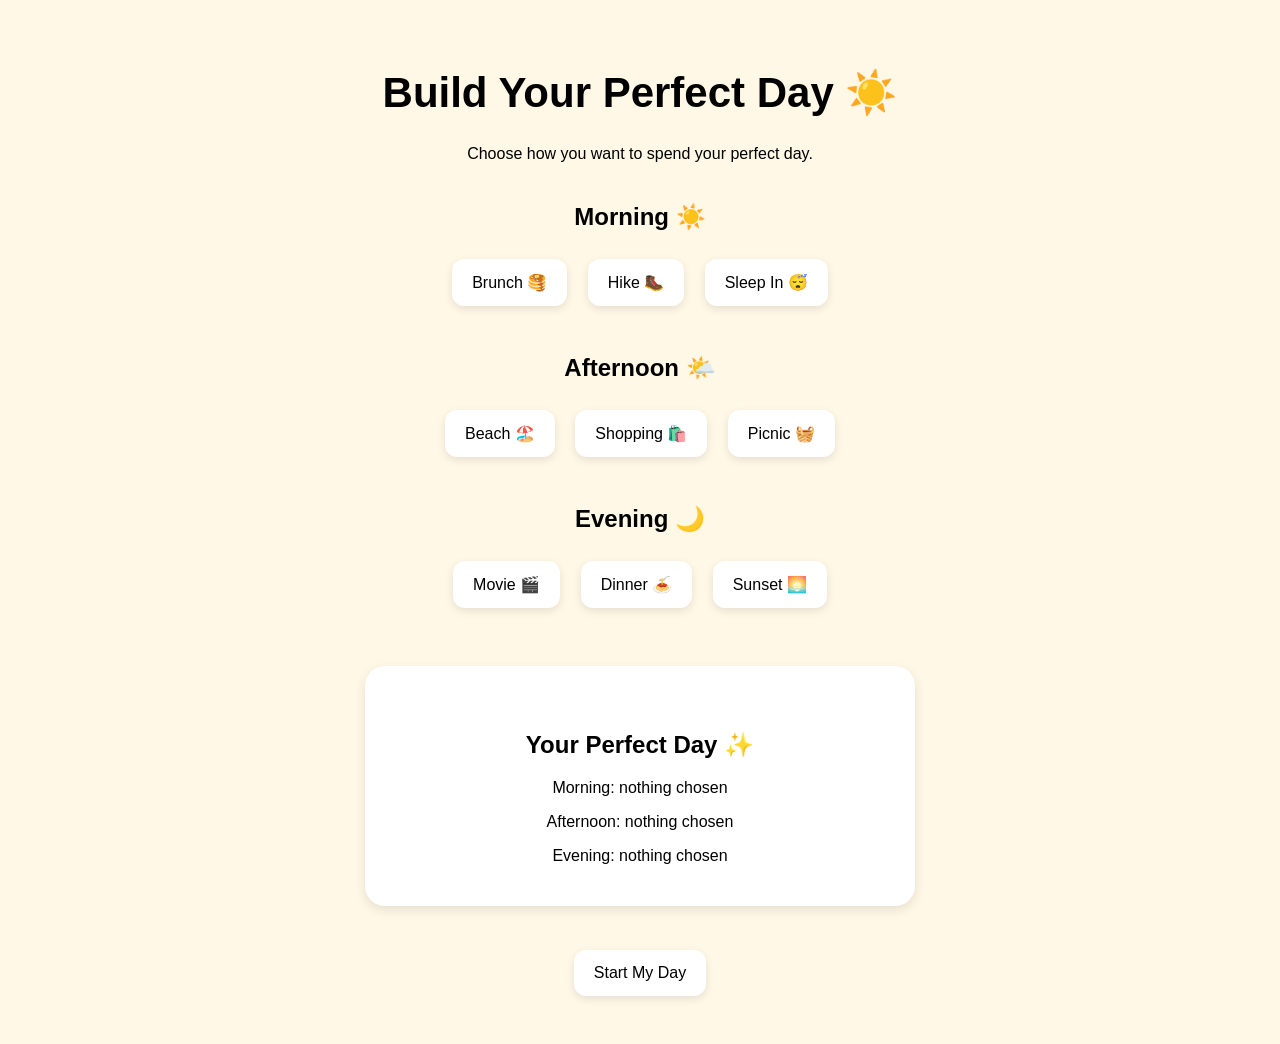
==== index.html @ 777f8e33 "start my day" ====
<!DOCTYPE html>
<html>
<head>
    <title>Perfect Day</title>
    <link rel="stylesheet" href="style.css">
</head>

<body>

    <h1>Build Your Perfect Day ☀️</h1>
    <p>Choose how you want to spend your perfect day.</p>

    <!-- MORNING -->
    <h2>Morning ☀️</h2>

    <button onclick="showOptions('brunch-options')">Brunch 🥞</button>
    <button onclick="showOptions('hike-options')">Hike 🥾</button>
    <button onclick="showOptions('sleep-options')">Sleep In 😴</button>

    <div id="brunch-options" class="hidden-options">
        <p>Who are you getting brunch with?</p>

        <button onclick="chooseMorning('Brunch with Friends', this)">Friends 👯</button>
        <button onclick="chooseMorning('Brunch with Family', this)">Family ❤️</button>
        <button onclick="chooseMorning('Brunch Alone', this)">Just Me ✨</button>
    </div>

    <div id="hike-options" class="hidden-options">
        <p>Who are you hiking with?</p>

        <button onclick="chooseMorning('Hike with Friends', this)">Friends 👯</button>
        <button onclick="chooseMorning('Hike with Family', this)">Family ❤️</button>
        <button onclick="chooseMorning('Solo Hike', this)">Just Me 🌲</button>
    </div>

    <div id="sleep-options" class="hidden-options">
        <p>What's your perfect slow morning?</p>

        <button onclick="chooseMorning('Sleep In and Watch TV', this)">Watch TV 📺</button>
        <button onclick="chooseMorning('Sleep In and Read', this)">Read 📖</button>
        <button onclick="chooseMorning('Sleep In and Have Breakfast', this)">Breakfast 🥐</button>
    </div>


    <!-- AFTERNOON -->
    <h2>Afternoon 🌤️</h2>

    <button onclick="showOptions('beach-options')">Beach 🏖️</button>
    <button onclick="showOptions('shopping-options')">Shopping 🛍️</button>
    <button onclick="showOptions('picnic-options')">Picnic 🧺</button>

    <div id="beach-options" class="hidden-options">
        <p>Who are you going to the beach with?</p>

        <button onclick="chooseAfternoon('Beach with Friends', this)">Friends 👯</button>
        <button onclick="chooseAfternoon('Beach with Family', this)">Family ❤️</button>
        <button onclick="chooseAfternoon('Beach Alone', this)">Just Me 🌊</button>
    </div>

    <div id="shopping-options" class="hidden-options">
        <p>Who are you going shopping with?</p>

        <button onclick="chooseAfternoon('Shopping with Friends', this)">Friends 👯</button>
        <button onclick="chooseAfternoon('Shopping with Family', this)">Family ❤️</button>
        <button onclick="chooseAfternoon('Shopping Alone', this)">Just Me 🛍️</button>
    </div>

    <div id="picnic-options" class="hidden-options">
        <p>Who are you having a picnic with?</p>

        <button onclick="chooseAfternoon('Picnic with Friends', this)">Friends 👯</button>
        <button onclick="chooseAfternoon('Picnic with Family', this)">Family ❤️</button>
        <button onclick="chooseAfternoon('Picnic Alone', this)">Just Me 🌷</button>
    </div>


    <!-- EVENING -->
    <h2>Evening 🌙</h2>

    <button onclick="showOptions('movie-options')">Movie 🎬</button>
    <button onclick="showOptions('dinner-options')">Dinner 🍝</button>
    <button onclick="showOptions('sunset-options')">Sunset 🌅</button>

    <div id="movie-options" class="hidden-options">
        <p>Who are you watching a movie with?</p>

        <button onclick="chooseEvening('Movie with Friends', this)">Friends 👯</button>
        <button onclick="chooseEvening('Movie with Family', this)">Family ❤️</button>
        <button onclick="chooseEvening('Movie Alone', this)">Just Me 🍿</button>
    </div>

    <div id="dinner-options" class="hidden-options">
        <p>Who are you having dinner with?</p>

        <button onclick="chooseEvening('Dinner with Friends', this)">Friends 👯</button>
        <button onclick="chooseEvening('Dinner with Family', this)">Family ❤️</button>
        <button onclick="chooseEvening('Dinner Alone', this)">Just Me 🍝</button>
    </div>

    <div id="sunset-options" class="hidden-options">
        <p>Who are you watching the sunset with?</p>

        <button onclick="chooseEvening('Sunset with Friends', this)">Friends 👯</button>
        <button onclick="chooseEvening('Sunset with Family', this)">Family ❤️</button>
        <button onclick="chooseEvening('Sunset Alone', this)">Just Me 🌅</button>
    </div>

    <!-- SUMMARY -->
    <div class="day-summary">
        <h2>Your Perfect Day ✨</h2>

        <p id="morning-result">Morning: nothing chosen</p>
        <p id="afternoon-result">Afternoon: nothing chosen</p>
        <p id="evening-result">Evening: nothing chosen</p>
    </div>

    <br>  <br>
    <button type="button" onclick="window.location.href='startmyday.html'">Start My Day</button>
    <script src="script.js"></script>

</body>
</html>
---- style.css ----
body {
    font-family: Arial, sans-serif;
    text-align: center;

    background-color: #fff8e7;

    margin: 0;
    padding: 40px;
}


h1 {
    font-size: 42px;
}


h2 {
    margin-top: 40px;
}


button {
    font-size: 16px;

    padding: 14px 20px;
    margin: 8px;

    border: none;
    border-radius: 12px;

    background-color: white;

    cursor: pointer;

    box-shadow: 0 3px 8px rgba(0, 0, 0, 0.1);
}


button:hover {
    transform: scale(1.05);
}


/* These boxes start off hidden */
.hidden-options {
    display: none;

    max-width: 500px;

    margin: 20px auto;
    padding: 20px;

    background-color: #ffffff;

    border-radius: 15px;
}


.day-summary {
    max-width: 500px;

    margin: 50px auto 0;
    padding: 25px;

    background-color: white;

    border-radius: 20px;

    box-shadow: 0 4px 12px rgba(0, 0, 0, 0.1);
}

/* Shows which option the user selected */
.selected {
    background-color: #ffd166;
    transform: scale(1.05);
    box-shadow: 0 4px 12px rgba(0, 0, 0, 0.2);
}
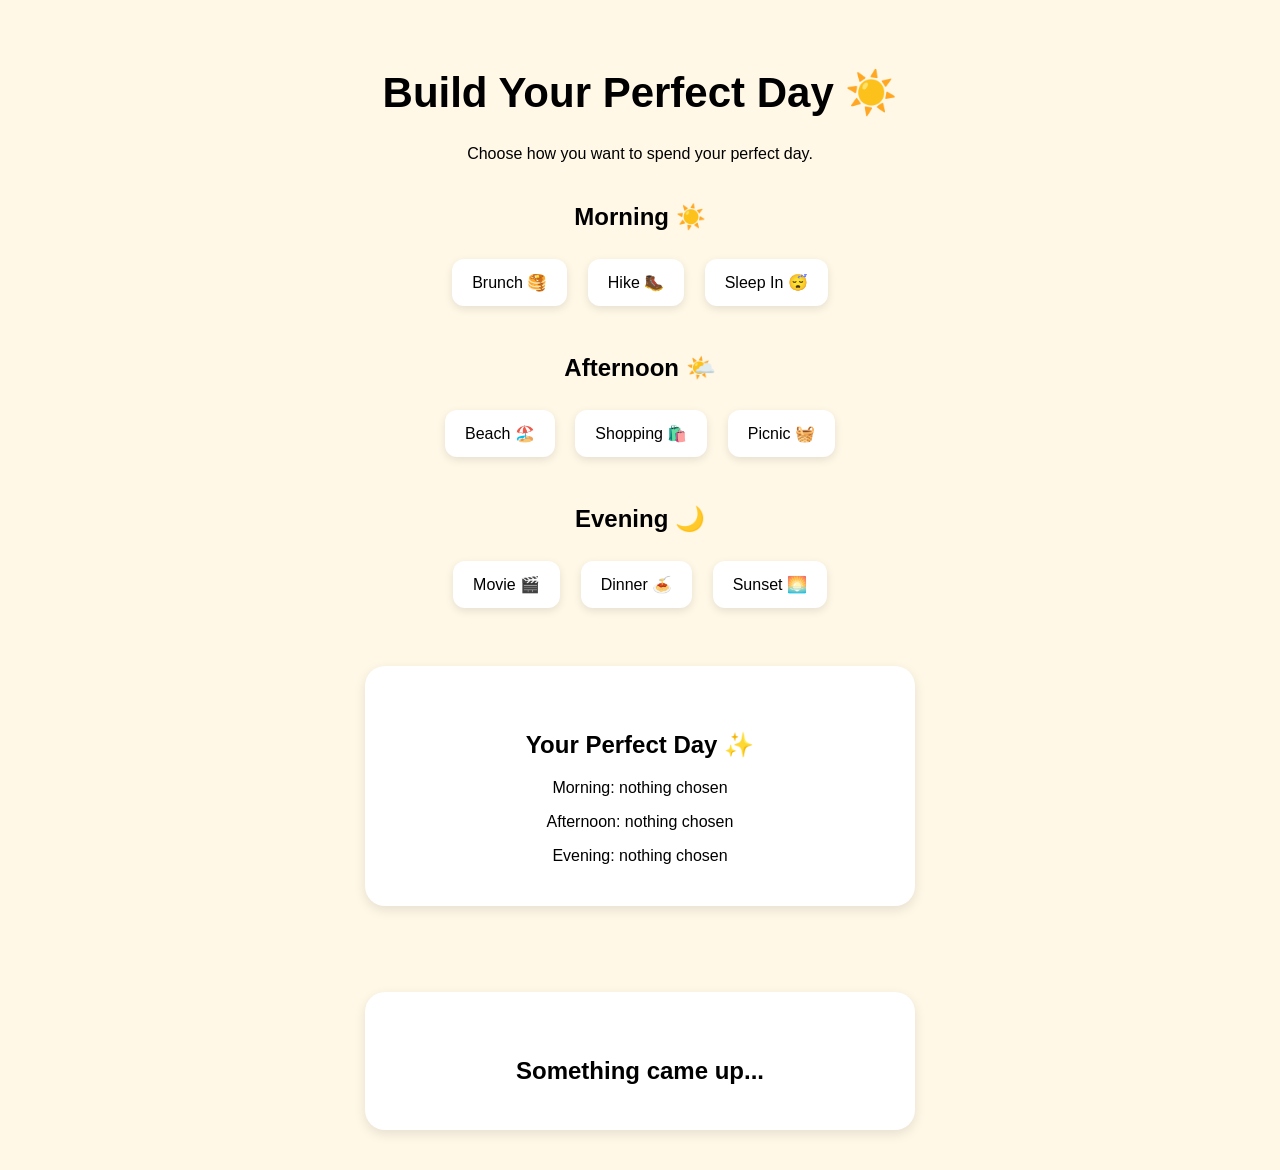
==== commit 81a75e4c: "Merge branch 'main' of https://github.com/AmeyaBanjara/sunbeam" ====
--- a/index.html
+++ b/index.html
@@ -115,8 +115,12 @@
     </div>
 
     <br>  <br>
-    <button type="button" onclick="window.location.href='startmyday.html'">Start My Day</button>
-    <script src="script.js"></script>
+    <!-- SUMMARY -->
+    <script src="script.js"></script><div class="day-summary">
+        <h2>Something came up...</h2>
+
+  
+
 
 </body>
 </html>
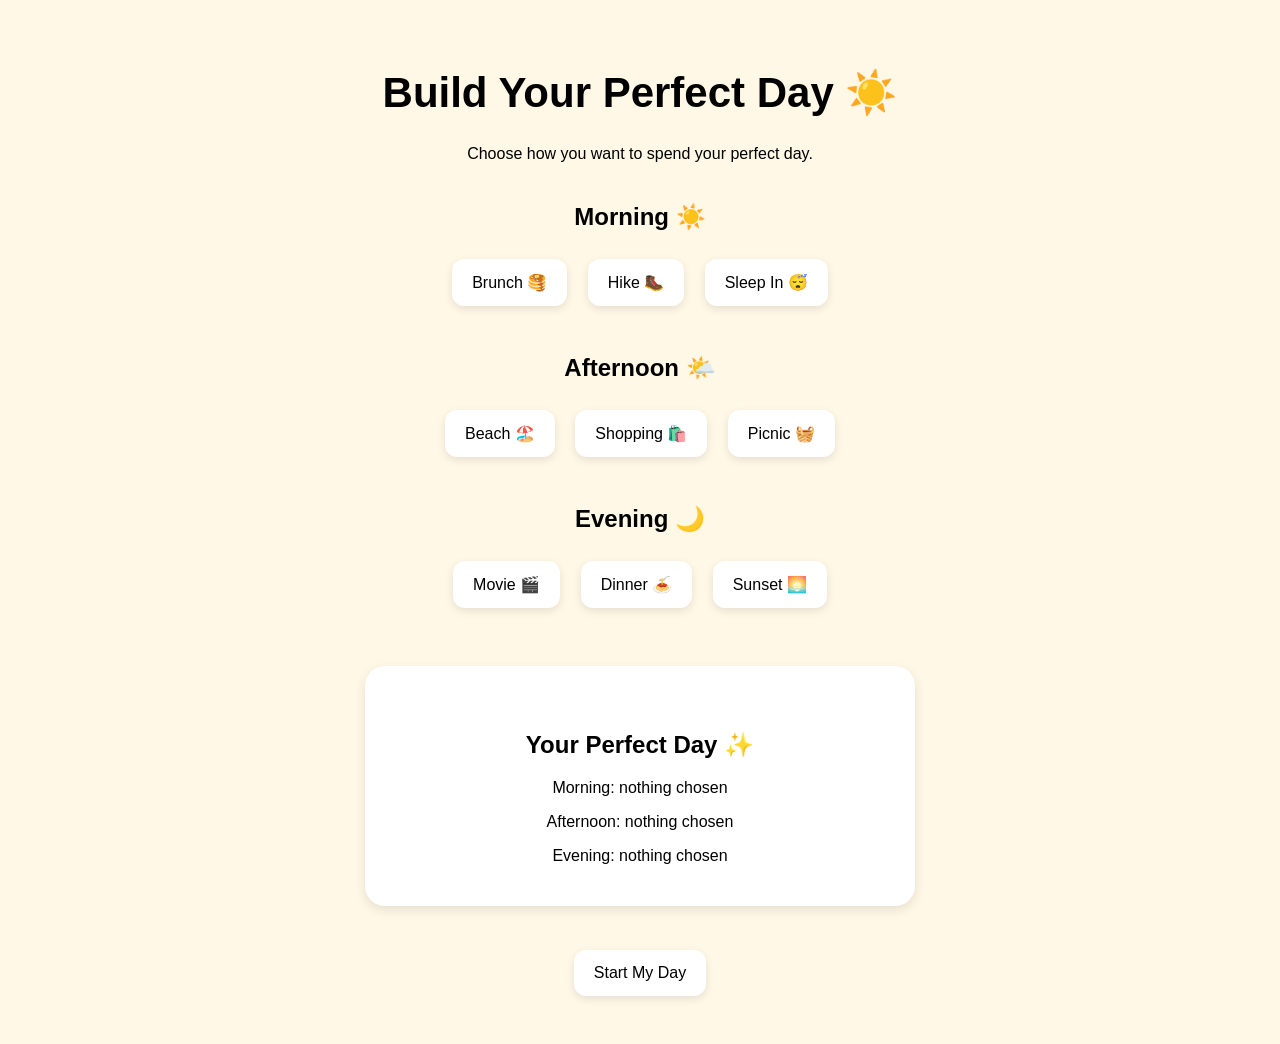
==== commit 8f882888: "button" ====
--- a/index.html
+++ b/index.html
@@ -115,9 +115,7 @@
     </div>
 
     <br>  <br>
-    <!-- SUMMARY -->
-    <script src="script.js"></script><div class="day-summary">
-        <h2>Something came up...</h2>
+    <button type="button" onclick="window.location.href='startmyday.html'">Start My Day</button>
 
   
 
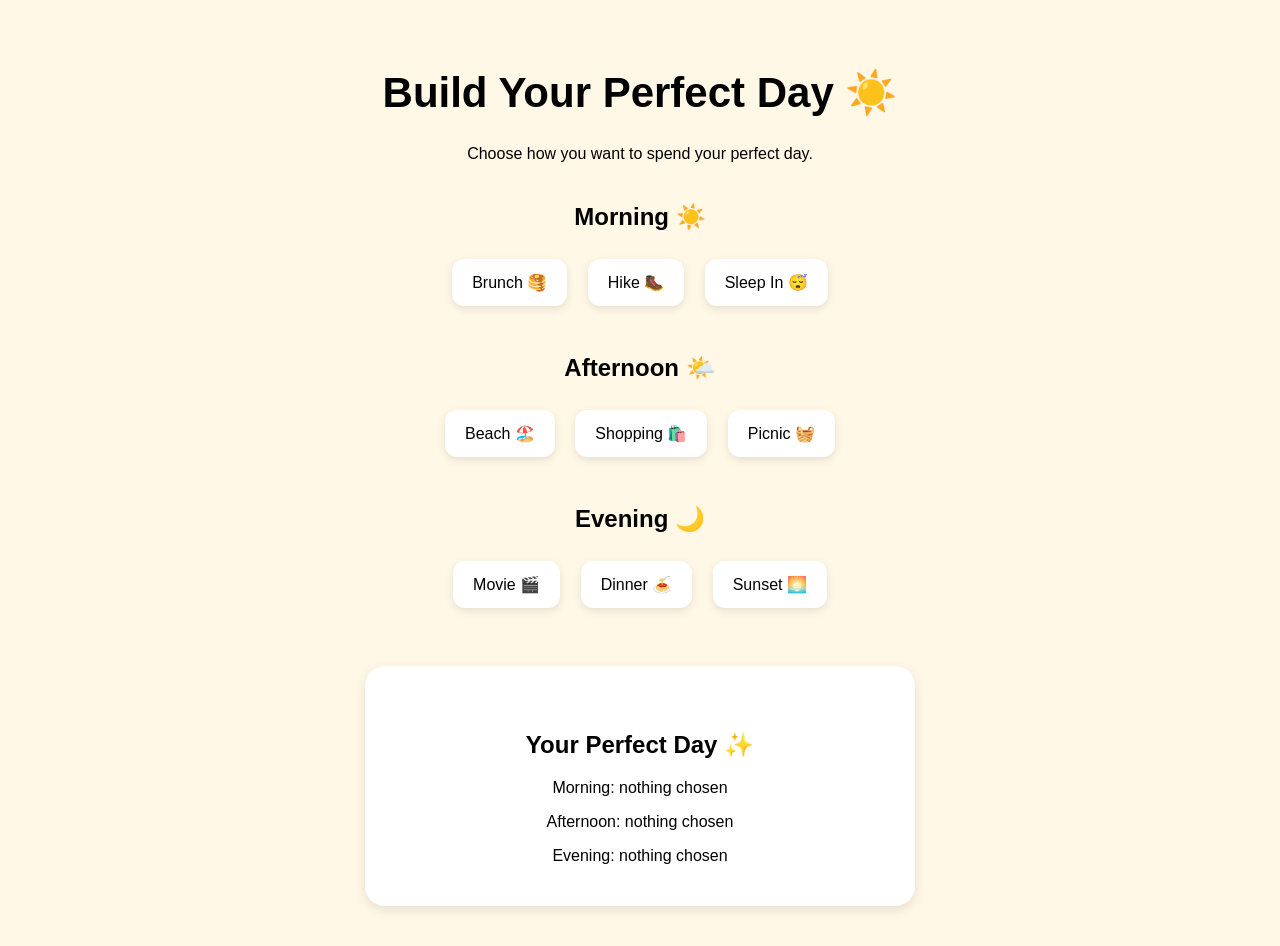
==== commit 76bafbd6: "changed noth" ====
--- a/index.html
+++ b/index.html
@@ -1,7 +1,12 @@
 <!DOCTYPE html>
-<html>
+<html lang="en">
+
 <head>
+    <meta charset="UTF-8">
+    <meta name="viewport" content="width=device-width, initial-scale=1.0">
+
     <title>Perfect Day</title>
+
     <link rel="stylesheet" href="style.css">
 </head>
 
@@ -10,115 +15,313 @@
     <h1>Build Your Perfect Day ☀️</h1>
     <p>Choose how you want to spend your perfect day.</p>
 
-    <!-- MORNING -->
+
+    <!-- ==================== MORNING ==================== -->
+
     <h2>Morning ☀️</h2>
 
-    <button onclick="showOptions('brunch-options')">Brunch 🥞</button>
-    <button onclick="showOptions('hike-options')">Hike 🥾</button>
-    <button onclick="showOptions('sleep-options')">Sleep In 😴</button>
+    <button type="button" onclick="showOptions('brunch-options')">
+        Brunch 🥞
+    </button>
+
+    <button type="button" onclick="showOptions('hike-options')">
+        Hike 🥾
+    </button>
+
+    <button type="button" onclick="showOptions('sleep-options')">
+        Sleep In 😴
+    </button>
+
+
+    <!-- Brunch Options -->
 
     <div id="brunch-options" class="hidden-options">
+
         <p>Who are you getting brunch with?</p>
 
-        <button onclick="chooseMorning('Brunch with Friends', this)">Friends 👯</button>
-        <button onclick="chooseMorning('Brunch with Family', this)">Family ❤️</button>
-        <button onclick="chooseMorning('Brunch Alone', this)">Just Me ✨</button>
-    </div>
+        <button type="button"
+                onclick="chooseMorning('Brunch with Friends', this)">
+            Friends 👯
+        </button>
+
+        <button type="button"
+                onclick="chooseMorning('Brunch with Family', this)">
+            Family ❤️
+        </button>
+
+        <button type="button"
+                onclick="chooseMorning('Brunch Alone', this)">
+            Just Me ✨
+        </button>
+
+    </div>
+
+
+    <!-- Hike Options -->
 
     <div id="hike-options" class="hidden-options">
+
         <p>Who are you hiking with?</p>
 
-        <button onclick="chooseMorning('Hike with Friends', this)">Friends 👯</button>
-        <button onclick="chooseMorning('Hike with Family', this)">Family ❤️</button>
-        <button onclick="chooseMorning('Solo Hike', this)">Just Me 🌲</button>
-    </div>
+        <button type="button"
+                onclick="chooseMorning('Hike with Friends', this)">
+            Friends 👯
+        </button>
+
+        <button type="button"
+                onclick="chooseMorning('Hike with Family', this)">
+            Family ❤️
+        </button>
+
+        <button type="button"
+                onclick="chooseMorning('Solo Hike', this)">
+            Just Me 🌲
+        </button>
+
+    </div>
+
+
+    <!-- Sleep In Options -->
 
     <div id="sleep-options" class="hidden-options">
+
         <p>What's your perfect slow morning?</p>
 
-        <button onclick="chooseMorning('Sleep In and Watch TV', this)">Watch TV 📺</button>
-        <button onclick="chooseMorning('Sleep In and Read', this)">Read 📖</button>
-        <button onclick="chooseMorning('Sleep In and Have Breakfast', this)">Breakfast 🥐</button>
-    </div>
-
-
-    <!-- AFTERNOON -->
+        <button type="button"
+                onclick="chooseMorning('Sleep In and Watch TV', this)">
+            Watch TV 📺
+        </button>
+
+        <button type="button"
+                onclick="chooseMorning('Sleep In and Read', this)">
+            Read 📖
+        </button>
+
+        <button type="button"
+                onclick="chooseMorning('Sleep In and Have Breakfast', this)">
+            Breakfast 🥐
+        </button>
+
+    </div>
+
+
+
+    <!-- ==================== AFTERNOON ==================== -->
+
     <h2>Afternoon 🌤️</h2>
 
-    <button onclick="showOptions('beach-options')">Beach 🏖️</button>
-    <button onclick="showOptions('shopping-options')">Shopping 🛍️</button>
-    <button onclick="showOptions('picnic-options')">Picnic 🧺</button>
+    <button type="button" onclick="showOptions('beach-options')">
+        Beach 🏖️
+    </button>
+
+    <button type="button" onclick="showOptions('shopping-options')">
+        Shopping 🛍️
+    </button>
+
+    <button type="button" onclick="showOptions('picnic-options')">
+        Picnic 🧺
+    </button>
+
+
+    <!-- Beach Options -->
 
     <div id="beach-options" class="hidden-options">
+
         <p>Who are you going to the beach with?</p>
 
-        <button onclick="chooseAfternoon('Beach with Friends', this)">Friends 👯</button>
-        <button onclick="chooseAfternoon('Beach with Family', this)">Family ❤️</button>
-        <button onclick="chooseAfternoon('Beach Alone', this)">Just Me 🌊</button>
-    </div>
+        <button type="button"
+                onclick="chooseAfternoon('Beach with Friends', this)">
+            Friends 👯
+        </button>
+
+        <button type="button"
+                onclick="chooseAfternoon('Beach with Family', this)">
+            Family ❤️
+        </button>
+
+        <button type="button"
+                onclick="chooseAfternoon('Beach Alone', this)">
+            Just Me 🌊
+        </button>
+
+    </div>
+
+
+    <!-- Shopping Options -->
 
     <div id="shopping-options" class="hidden-options">
+
         <p>Who are you going shopping with?</p>
 
-        <button onclick="chooseAfternoon('Shopping with Friends', this)">Friends 👯</button>
-        <button onclick="chooseAfternoon('Shopping with Family', this)">Family ❤️</button>
-        <button onclick="chooseAfternoon('Shopping Alone', this)">Just Me 🛍️</button>
-    </div>
+        <button type="button"
+                onclick="chooseAfternoon('Shopping with Friends', this)">
+            Friends 👯
+        </button>
+
+        <button type="button"
+                onclick="chooseAfternoon('Shopping with Family', this)">
+            Family ❤️
+        </button>
+
+        <button type="button"
+                onclick="chooseAfternoon('Shopping Alone', this)">
+            Just Me 🛍️
+        </button>
+
+    </div>
+
+
+    <!-- Picnic Options -->
 
     <div id="picnic-options" class="hidden-options">
+
         <p>Who are you having a picnic with?</p>
 
-        <button onclick="chooseAfternoon('Picnic with Friends', this)">Friends 👯</button>
-        <button onclick="chooseAfternoon('Picnic with Family', this)">Family ❤️</button>
-        <button onclick="chooseAfternoon('Picnic Alone', this)">Just Me 🌷</button>
-    </div>
-
-
-    <!-- EVENING -->
+        <button type="button"
+                onclick="chooseAfternoon('Picnic with Friends', this)">
+            Friends 👯
+        </button>
+
+        <button type="button"
+                onclick="chooseAfternoon('Picnic with Family', this)">
+            Family ❤️
+        </button>
+
+        <button type="button"
+                onclick="chooseAfternoon('Picnic Alone', this)">
+            Just Me 🌷
+        </button>
+
+    </div>
+
+
+
+    <!-- ==================== EVENING ==================== -->
+
     <h2>Evening 🌙</h2>
 
-    <button onclick="showOptions('movie-options')">Movie 🎬</button>
-    <button onclick="showOptions('dinner-options')">Dinner 🍝</button>
-    <button onclick="showOptions('sunset-options')">Sunset 🌅</button>
+    <button type="button" onclick="showOptions('movie-options')">
+        Movie 🎬
+    </button>
+
+    <button type="button" onclick="showOptions('dinner-options')">
+        Dinner 🍝
+    </button>
+
+    <button type="button" onclick="showOptions('sunset-options')">
+        Sunset 🌅
+    </button>
+
+
+    <!-- Movie Options -->
 
     <div id="movie-options" class="hidden-options">
+
         <p>Who are you watching a movie with?</p>
 
-        <button onclick="chooseEvening('Movie with Friends', this)">Friends 👯</button>
-        <button onclick="chooseEvening('Movie with Family', this)">Family ❤️</button>
-        <button onclick="chooseEvening('Movie Alone', this)">Just Me 🍿</button>
-    </div>
+        <button type="button"
+                onclick="chooseEvening('Movie with Friends', this)">
+            Friends 👯
+        </button>
+
+        <button type="button"
+                onclick="chooseEvening('Movie with Family', this)">
+            Family ❤️
+        </button>
+
+        <button type="button"
+                onclick="chooseEvening('Movie Alone', this)">
+            Just Me 🍿
+        </button>
+
+    </div>
+
+
+    <!-- Dinner Options -->
 
     <div id="dinner-options" class="hidden-options">
+
         <p>Who are you having dinner with?</p>
 
-        <button onclick="chooseEvening('Dinner with Friends', this)">Friends 👯</button>
-        <button onclick="chooseEvening('Dinner with Family', this)">Family ❤️</button>
-        <button onclick="chooseEvening('Dinner Alone', this)">Just Me 🍝</button>
-    </div>
+        <button type="button"
+                onclick="chooseEvening('Dinner with Friends', this)">
+            Friends 👯
+        </button>
+
+        <button type="button"
+                onclick="chooseEvening('Dinner with Family', this)">
+            Family ❤️
+        </button>
+
+        <button type="button"
+                onclick="chooseEvening('Dinner Alone', this)">
+            Just Me 🍝
+        </button>
+
+    </div>
+
+
+    <!-- Sunset Options -->
 
     <div id="sunset-options" class="hidden-options">
+
         <p>Who are you watching the sunset with?</p>
 
-        <button onclick="chooseEvening('Sunset with Friends', this)">Friends 👯</button>
-        <button onclick="chooseEvening('Sunset with Family', this)">Family ❤️</button>
-        <button onclick="chooseEvening('Sunset Alone', this)">Just Me 🌅</button>
-    </div>
-
-    <!-- SUMMARY -->
+        <button type="button"
+                onclick="chooseEvening('Sunset with Friends', this)">
+            Friends 👯
+        </button>
+
+        <button type="button"
+                onclick="chooseEvening('Sunset with Family', this)">
+            Family ❤️
+        </button>
+
+        <button type="button"
+                onclick="chooseEvening('Sunset Alone', this)">
+            Just Me 🌅
+        </button>
+
+    </div>
+
+
+
+    <!-- ==================== SUMMARY ==================== -->
+
     <div class="day-summary">
+
         <h2>Your Perfect Day ✨</h2>
 
-        <p id="morning-result">Morning: nothing chosen</p>
-        <p id="afternoon-result">Afternoon: nothing chosen</p>
-        <p id="evening-result">Evening: nothing chosen</p>
-    </div>
-
-    <br>  <br>
-    <button type="button" onclick="window.location.href='startmyday.html'">Start My Day</button>
-
-  
-
+        <p id="morning-result">
+            Morning: nothing chosen
+        </p>
+
+        <p id="afternoon-result">
+            Afternoon: nothing chosen
+        </p>
+
+        <p id="evening-result">
+            Evening: nothing chosen
+        </p>
+
+
+        <!-- Hidden until all 3 choices are made -->
+
+        <button
+            id="start-day-button"
+            type="button"
+            style="display: none;"
+            onclick="window.location.href='startmyday.html'">
+            Start My Day →
+        </button>
+
+    </div>
+
+
+    <!-- Connect JavaScript -->
+
+    <script src="script.js"></script>
 
 </body>
-</html>
+
+</html>
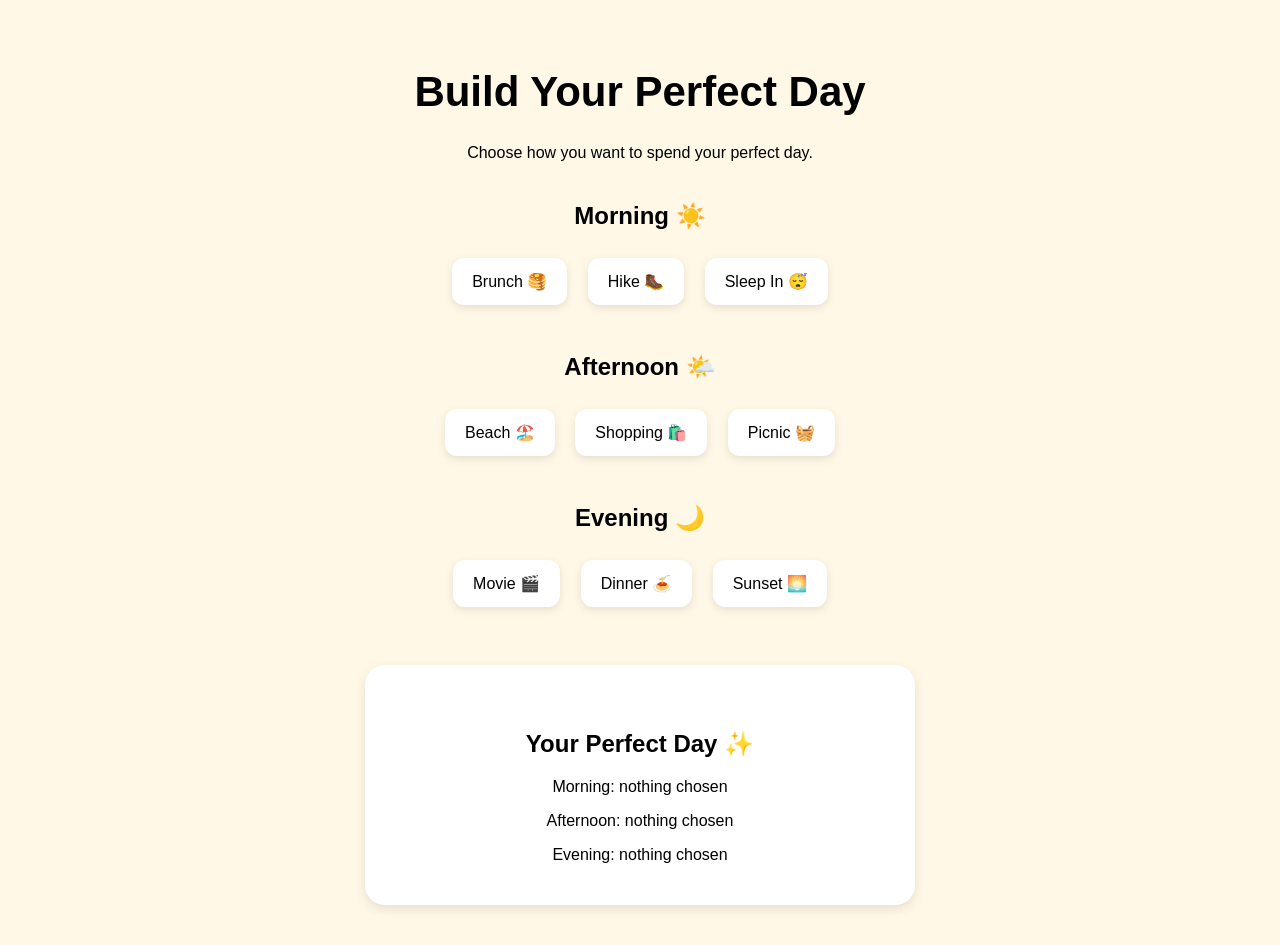
==== commit 7ebfd683: "commit" ====
--- a/index.html
+++ b/index.html
@@ -12,7 +12,7 @@
 
 <body>
 
-    <h1>Build Your Perfect Day ☀️</h1>
+    <h1>Build Your Perfect Day</h1>
     <p>Choose how you want to spend your perfect day.</p>
 
 
--- a/style.css
+++ b/style.css
@@ -1,5 +1,5 @@
 body {
-    font-family: Arial, sans-serif;
+    font-family: 'Helvetica Neue', Helvetica, Arial, sans-serif;
     text-align: center;
 
     background-color: #fff8e7;
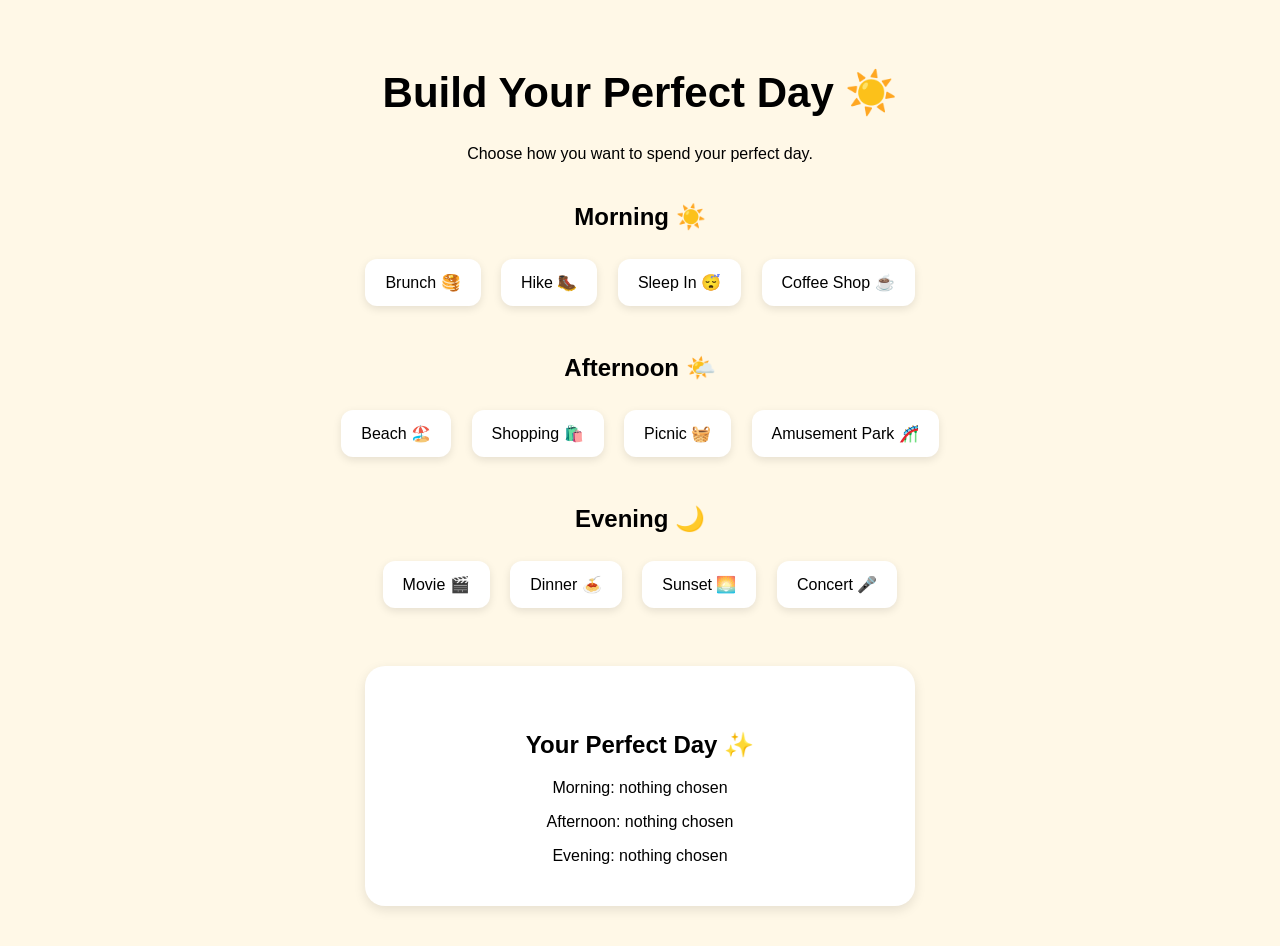
==== commit a404a9dc: "trial without chaing css" ====
--- a/index.html
+++ b/index.html
@@ -12,12 +12,10 @@
 
 <body>
 
-    <h1>Build Your Perfect Day</h1>
+    <h1>Build Your Perfect Day ☀️</h1>
     <p>Choose how you want to spend your perfect day.</p>
 
-
-    <!-- ==================== MORNING ==================== -->
-
+    <!-- MORNING -->
     <h2>Morning ☀️</h2>
 
     <button type="button" onclick="showOptions('brunch-options')">
@@ -32,11 +30,12 @@
         Sleep In 😴
     </button>
 
-
-    <!-- Brunch Options -->
+    <button type="button" onclick="showOptions('coffee-options')">
+        Coffee Shop ☕
+    </button>
+
 
     <div id="brunch-options" class="hidden-options">
-
         <p>Who are you getting brunch with?</p>
 
         <button type="button"
@@ -53,14 +52,10 @@
                 onclick="chooseMorning('Brunch Alone', this)">
             Just Me ✨
         </button>
-
-    </div>
-
-
-    <!-- Hike Options -->
+    </div>
+
 
     <div id="hike-options" class="hidden-options">
-
         <p>Who are you hiking with?</p>
 
         <button type="button"
@@ -77,14 +72,10 @@
                 onclick="chooseMorning('Solo Hike', this)">
             Just Me 🌲
         </button>
-
-    </div>
-
-
-    <!-- Sleep In Options -->
+    </div>
+
 
     <div id="sleep-options" class="hidden-options">
-
         <p>What's your perfect slow morning?</p>
 
         <button type="button"
@@ -101,13 +92,30 @@
                 onclick="chooseMorning('Sleep In and Have Breakfast', this)">
             Breakfast 🥐
         </button>
-
-    </div>
-
-
-
-    <!-- ==================== AFTERNOON ==================== -->
-
+    </div>
+
+
+    <div id="coffee-options" class="hidden-options">
+        <p>Who are you going to the coffee shop with?</p>
+
+        <button type="button"
+                onclick="chooseMorning('Coffee Shop with Friends', this)">
+            Friends 👯
+        </button>
+
+        <button type="button"
+                onclick="chooseMorning('Coffee Shop with Family', this)">
+            Family ❤️
+        </button>
+
+        <button type="button"
+                onclick="chooseMorning('Coffee Shop Alone', this)">
+            Just Me ☕
+        </button>
+    </div>
+
+
+    <!-- AFTERNOON -->
     <h2>Afternoon 🌤️</h2>
 
     <button type="button" onclick="showOptions('beach-options')">
@@ -122,11 +130,12 @@
         Picnic 🧺
     </button>
 
-
-    <!-- Beach Options -->
+    <button type="button" onclick="showOptions('amusement-options')">
+        Amusement Park 🎢
+    </button>
+
 
     <div id="beach-options" class="hidden-options">
-
         <p>Who are you going to the beach with?</p>
 
         <button type="button"
@@ -143,14 +152,10 @@
                 onclick="chooseAfternoon('Beach Alone', this)">
             Just Me 🌊
         </button>
-
-    </div>
-
-
-    <!-- Shopping Options -->
+    </div>
+
 
     <div id="shopping-options" class="hidden-options">
-
         <p>Who are you going shopping with?</p>
 
         <button type="button"
@@ -167,14 +172,10 @@
                 onclick="chooseAfternoon('Shopping Alone', this)">
             Just Me 🛍️
         </button>
-
-    </div>
-
-
-    <!-- Picnic Options -->
+    </div>
+
 
     <div id="picnic-options" class="hidden-options">
-
         <p>Who are you having a picnic with?</p>
 
         <button type="button"
@@ -191,13 +192,30 @@
                 onclick="chooseAfternoon('Picnic Alone', this)">
             Just Me 🌷
         </button>
-
-    </div>
-
-
-
-    <!-- ==================== EVENING ==================== -->
-
+    </div>
+
+
+    <div id="amusement-options" class="hidden-options">
+        <p>Who are you going to the amusement park with?</p>
+
+        <button type="button"
+                onclick="chooseAfternoon('Amusement Park with Friends', this)">
+            Friends 👯
+        </button>
+
+        <button type="button"
+                onclick="chooseAfternoon('Amusement Park with Family', this)">
+            Family ❤️
+        </button>
+
+        <button type="button"
+                onclick="chooseAfternoon('Amusement Park Alone', this)">
+            Just Me 🎢
+        </button>
+    </div>
+
+
+    <!-- EVENING -->
     <h2>Evening 🌙</h2>
 
     <button type="button" onclick="showOptions('movie-options')">
@@ -212,11 +230,12 @@
         Sunset 🌅
     </button>
 
-
-    <!-- Movie Options -->
+    <button type="button" onclick="showOptions('concert-options')">
+        Concert 🎤
+    </button>
+
 
     <div id="movie-options" class="hidden-options">
-
         <p>Who are you watching a movie with?</p>
 
         <button type="button"
@@ -233,14 +252,10 @@
                 onclick="chooseEvening('Movie Alone', this)">
             Just Me 🍿
         </button>
-
-    </div>
-
-
-    <!-- Dinner Options -->
+    </div>
+
 
     <div id="dinner-options" class="hidden-options">
-
         <p>Who are you having dinner with?</p>
 
         <button type="button"
@@ -257,14 +272,10 @@
                 onclick="chooseEvening('Dinner Alone', this)">
             Just Me 🍝
         </button>
-
-    </div>
-
-
-    <!-- Sunset Options -->
+    </div>
+
 
     <div id="sunset-options" class="hidden-options">
-
         <p>Who are you watching the sunset with?</p>
 
         <button type="button"
@@ -281,13 +292,30 @@
                 onclick="chooseEvening('Sunset Alone', this)">
             Just Me 🌅
         </button>
-
-    </div>
-
-
-
-    <!-- ==================== SUMMARY ==================== -->
-
+    </div>
+
+
+    <div id="concert-options" class="hidden-options">
+        <p>Who are you going to the concert with?</p>
+
+        <button type="button"
+                onclick="chooseEvening('Concert with Friends', this)">
+            Friends 👯
+        </button>
+
+        <button type="button"
+                onclick="chooseEvening('Concert with Family', this)">
+            Family ❤️
+        </button>
+
+        <button type="button"
+                onclick="chooseEvening('Concert Alone', this)">
+            Just Me 🎤
+        </button>
+    </div>
+
+
+    <!-- SUMMARY -->
     <div class="day-summary">
 
         <h2>Your Perfect Day ✨</h2>
@@ -303,23 +331,18 @@
         <p id="evening-result">
             Evening: nothing chosen
         </p>
-
-
-        <!-- Hidden until all 3 choices are made -->
 
         <button
             id="start-day-button"
             type="button"
             style="display: none;"
-            onclick="window.location.href='startmyday.html'">
+            onclick="startMyDay()">
             Start My Day →
         </button>
 
     </div>
 
 
-    <!-- Connect JavaScript -->
-
     <script src="script.js"></script>
 
 </body>
--- a/style.css
+++ b/style.css
@@ -74,4 +74,32 @@
     background-color: #ffd166;
     transform: scale(1.05);
     box-shadow: 0 4px 12px rgba(0, 0, 0, 0.2);
+}
+
+#morning-screen,
+#afternoon-screen,
+#plot-twist-screen,
+#evening-screen,
+#receipt-screen {
+    max-width: 650px;
+    margin: 80px auto;
+    padding: 40px;
+    background-color: white;
+    border-radius: 20px;
+    box-shadow: 0 4px 15px rgba(0, 0, 0, 0.1);
+}
+
+.receipt {
+    max-width: 350px;
+    margin: auto;
+    padding: 30px;
+    background-color: #fffdf5;
+    font-family: monospace;
+    text-align: left;
+    box-shadow: 0 5px 20px rgba(0, 0, 0, 0.15);
+}
+
+.receipt h2,
+.receipt h3 {
+    text-align: center;
 }
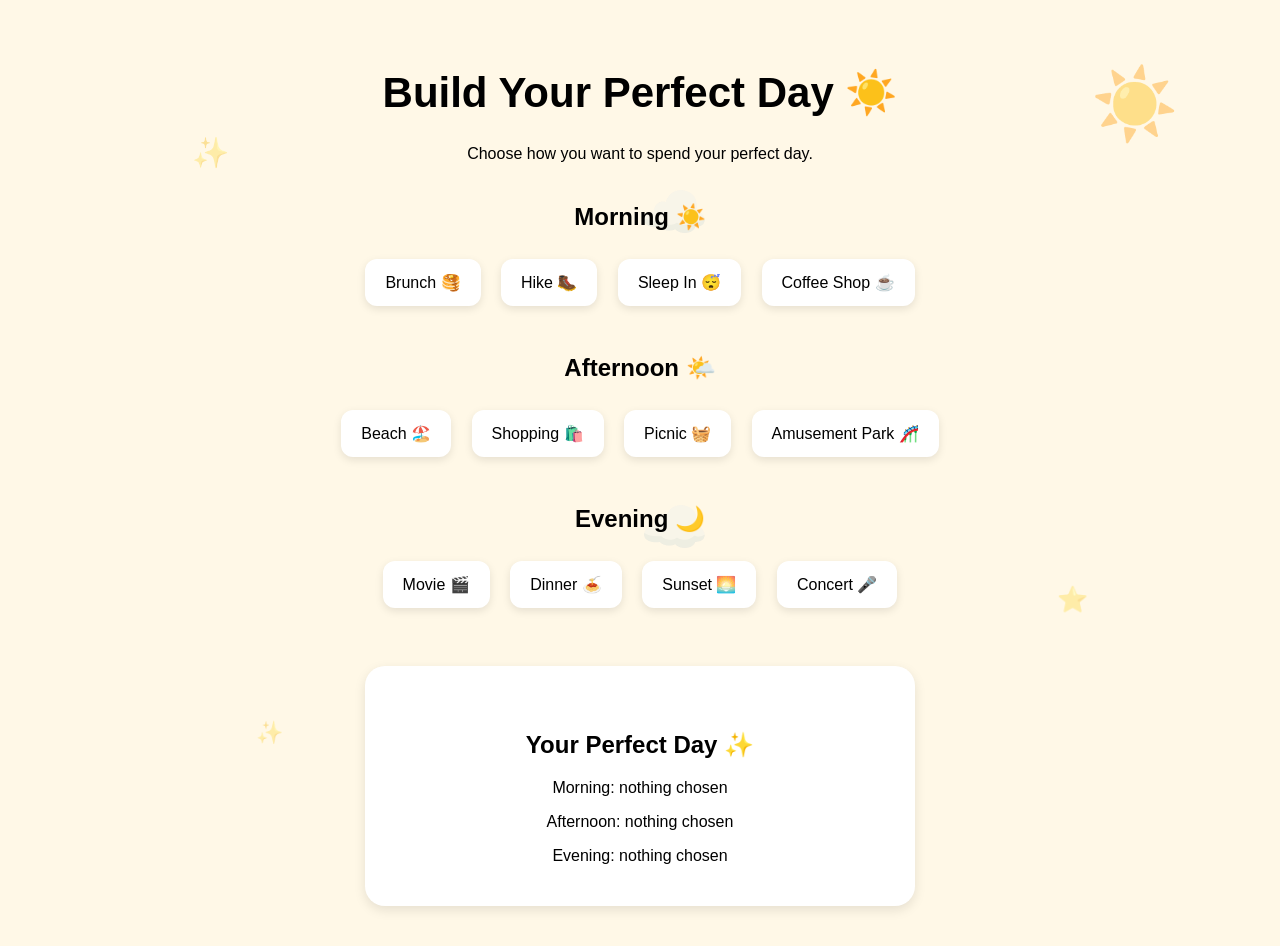
==== commit 76fd49e1: "virtual css" ====
--- a/index.html
+++ b/index.html
@@ -11,6 +11,14 @@
 </head>
 
 <body>
+    <div class="background-animation">
+    <span class="sun">☀️</span>
+    <span class="cloud cloud-one">☁️</span>
+    <span class="cloud cloud-two">☁️</span>
+    <span class="star star-one">✨</span>
+    <span class="star star-two">⭐</span>
+    <span class="star star-three">✨</span>
+</div>
 
     <h1>Build Your Perfect Day ☀️</h1>
     <p>Choose how you want to spend your perfect day.</p>
--- a/style.css
+++ b/style.css
@@ -102,4 +102,142 @@
 .receipt h2,
 .receipt h3 {
     text-align: center;
+}
+
+/* =========================
+   MOVING BACKGROUND
+========================= */
+
+.background-animation {
+    position: fixed;
+    top: 0;
+    left: 0;
+
+    width: 100%;
+    height: 100%;
+
+    overflow: hidden;
+
+    pointer-events: none;
+
+    z-index: -1;
+}
+
+
+/* SUN */
+
+.sun {
+    position: absolute;
+
+    top: 7%;
+    right: 8%;
+
+    font-size: 70px;
+
+    opacity: 0.45;
+
+    animation: floatSun 5s ease-in-out infinite;
+}
+
+@keyframes floatSun {
+
+    0% {
+        transform: translateY(0px) rotate(0deg);
+    }
+
+    50% {
+        transform: translateY(-15px) rotate(10deg);
+    }
+
+    100% {
+        transform: translateY(0px) rotate(0deg);
+    }
+}
+
+
+/* CLOUDS */
+
+.cloud {
+    position: absolute;
+
+    font-size: 55px;
+
+    opacity: 0.25;
+}
+
+.cloud-one {
+    top: 20%;
+
+    animation: moveCloud 18s linear infinite;
+}
+
+.cloud-two {
+    top: 55%;
+
+    animation: moveCloud 25s linear infinite;
+}
+
+@keyframes moveCloud {
+
+    from {
+        left: -100px;
+    }
+
+    to {
+        left: 110%;
+    }
+}
+
+
+/* STARS */
+
+.star {
+    position: absolute;
+
+    opacity: 0.35;
+
+    animation: twinkle 2s ease-in-out infinite;
+}
+
+.star-one {
+    top: 15%;
+    left: 15%;
+
+    font-size: 30px;
+}
+
+.star-two {
+    top: 65%;
+    right: 15%;
+
+    font-size: 25px;
+
+    animation-delay: 0.7s;
+}
+
+.star-three {
+    top: 80%;
+    left: 20%;
+
+    font-size: 22px;
+
+    animation-delay: 1.2s;
+}
+
+@keyframes twinkle {
+
+    0% {
+        opacity: 0.2;
+        transform: scale(0.8);
+    }
+
+    50% {
+        opacity: 0.7;
+        transform: scale(1.2);
+    }
+
+    100% {
+        opacity: 0.2;
+        transform: scale(0.8);
+    }
 }
